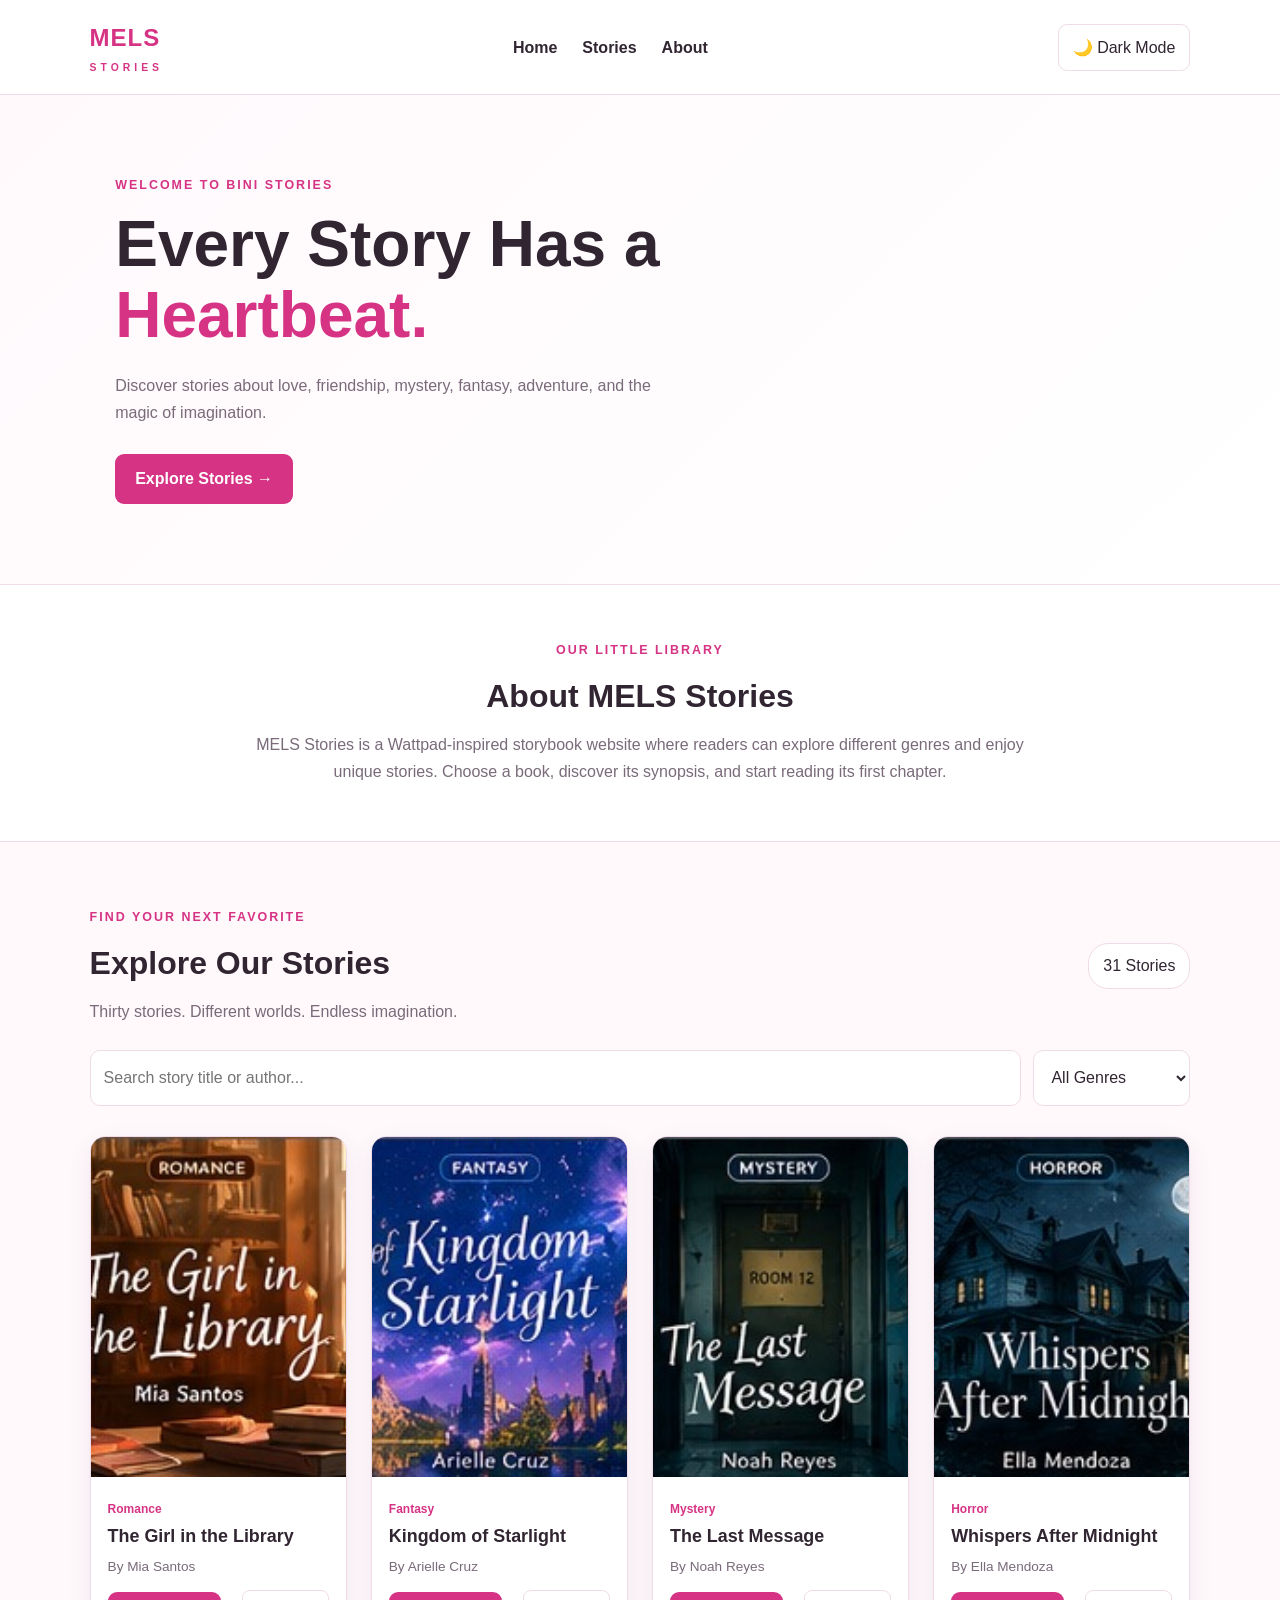
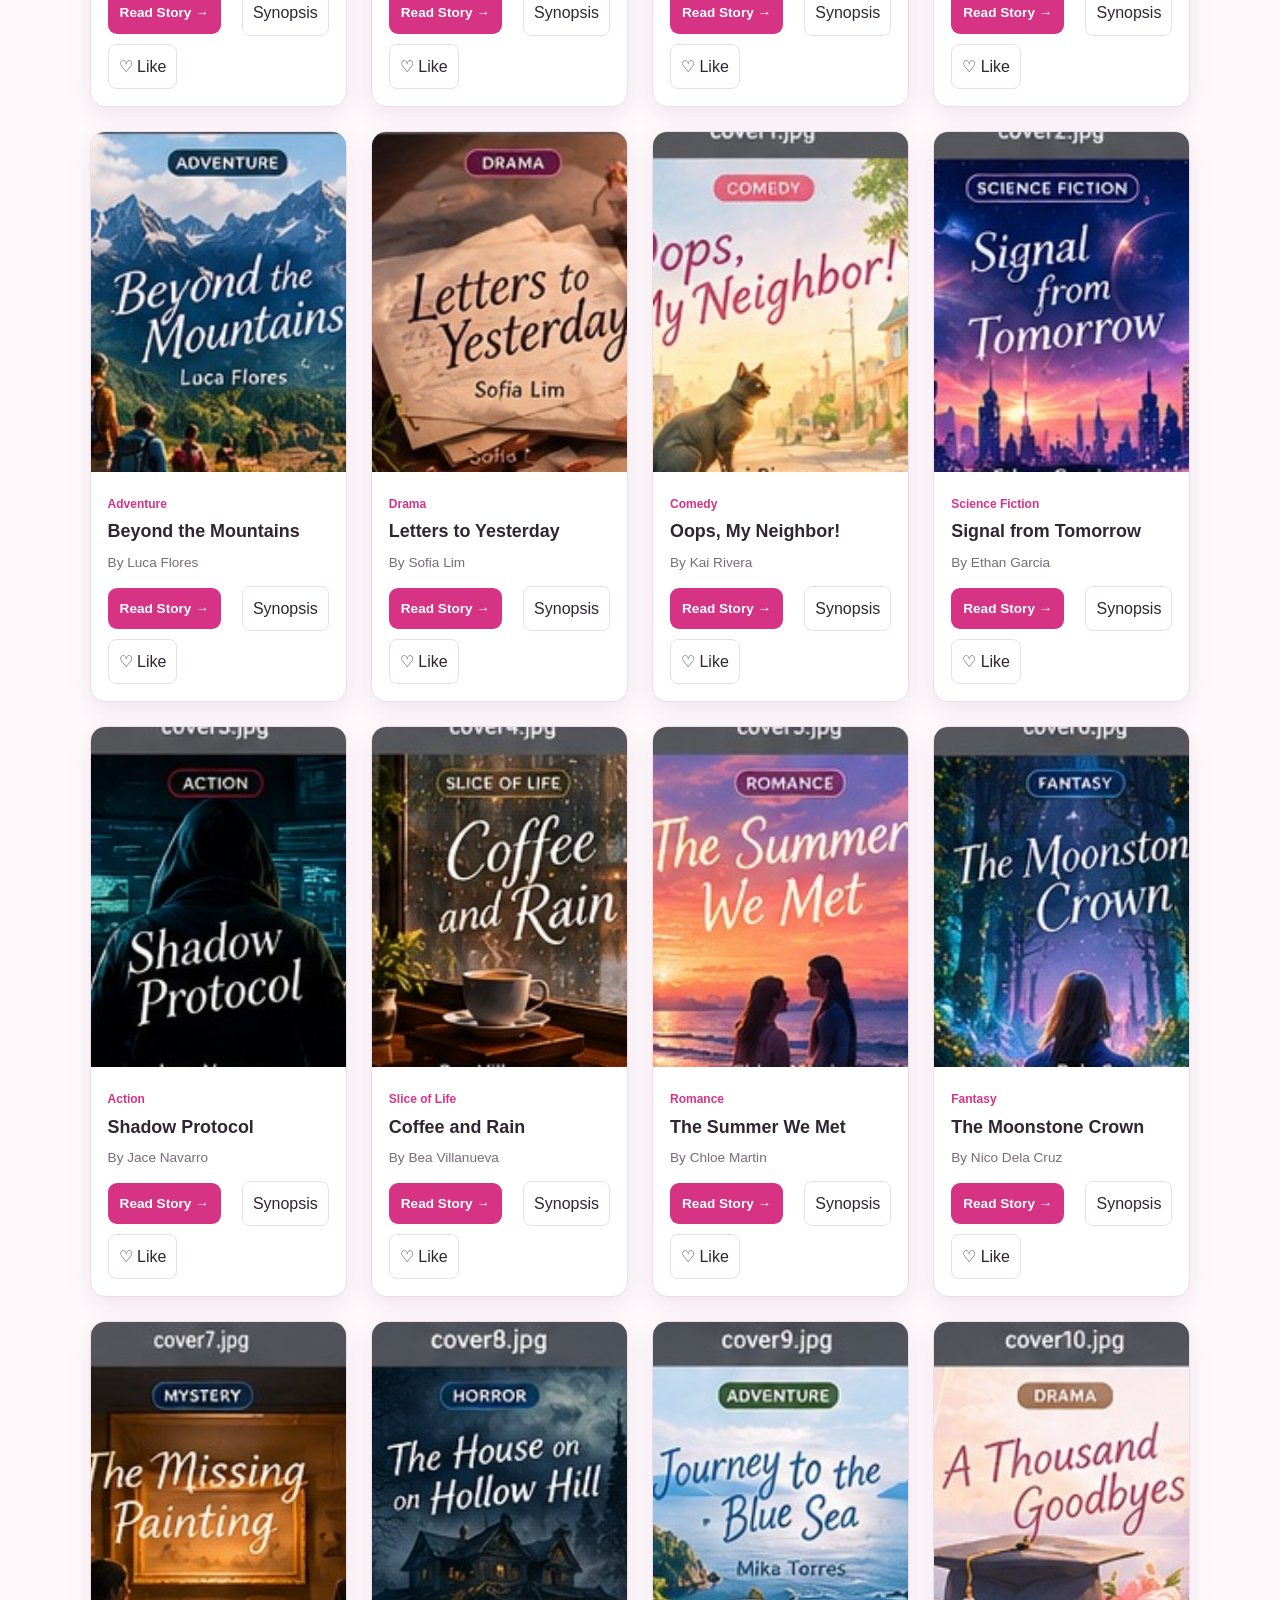
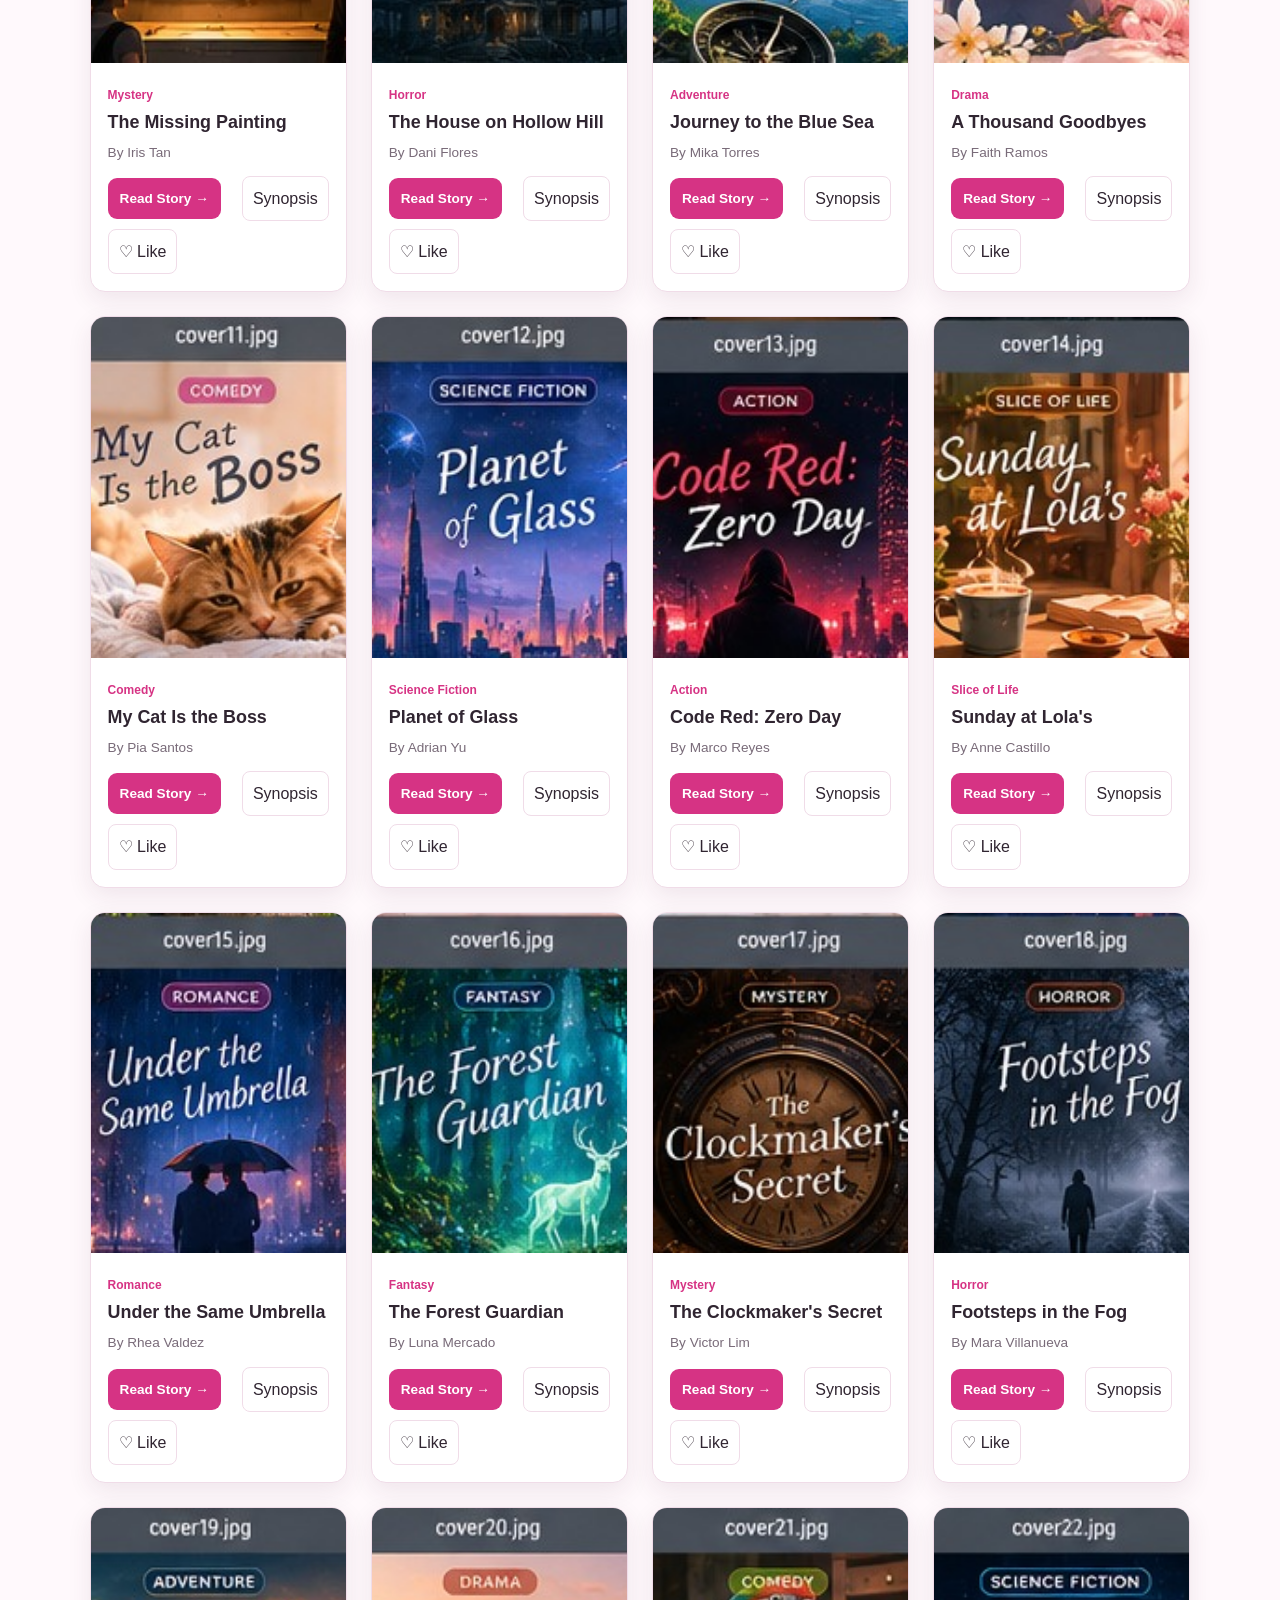
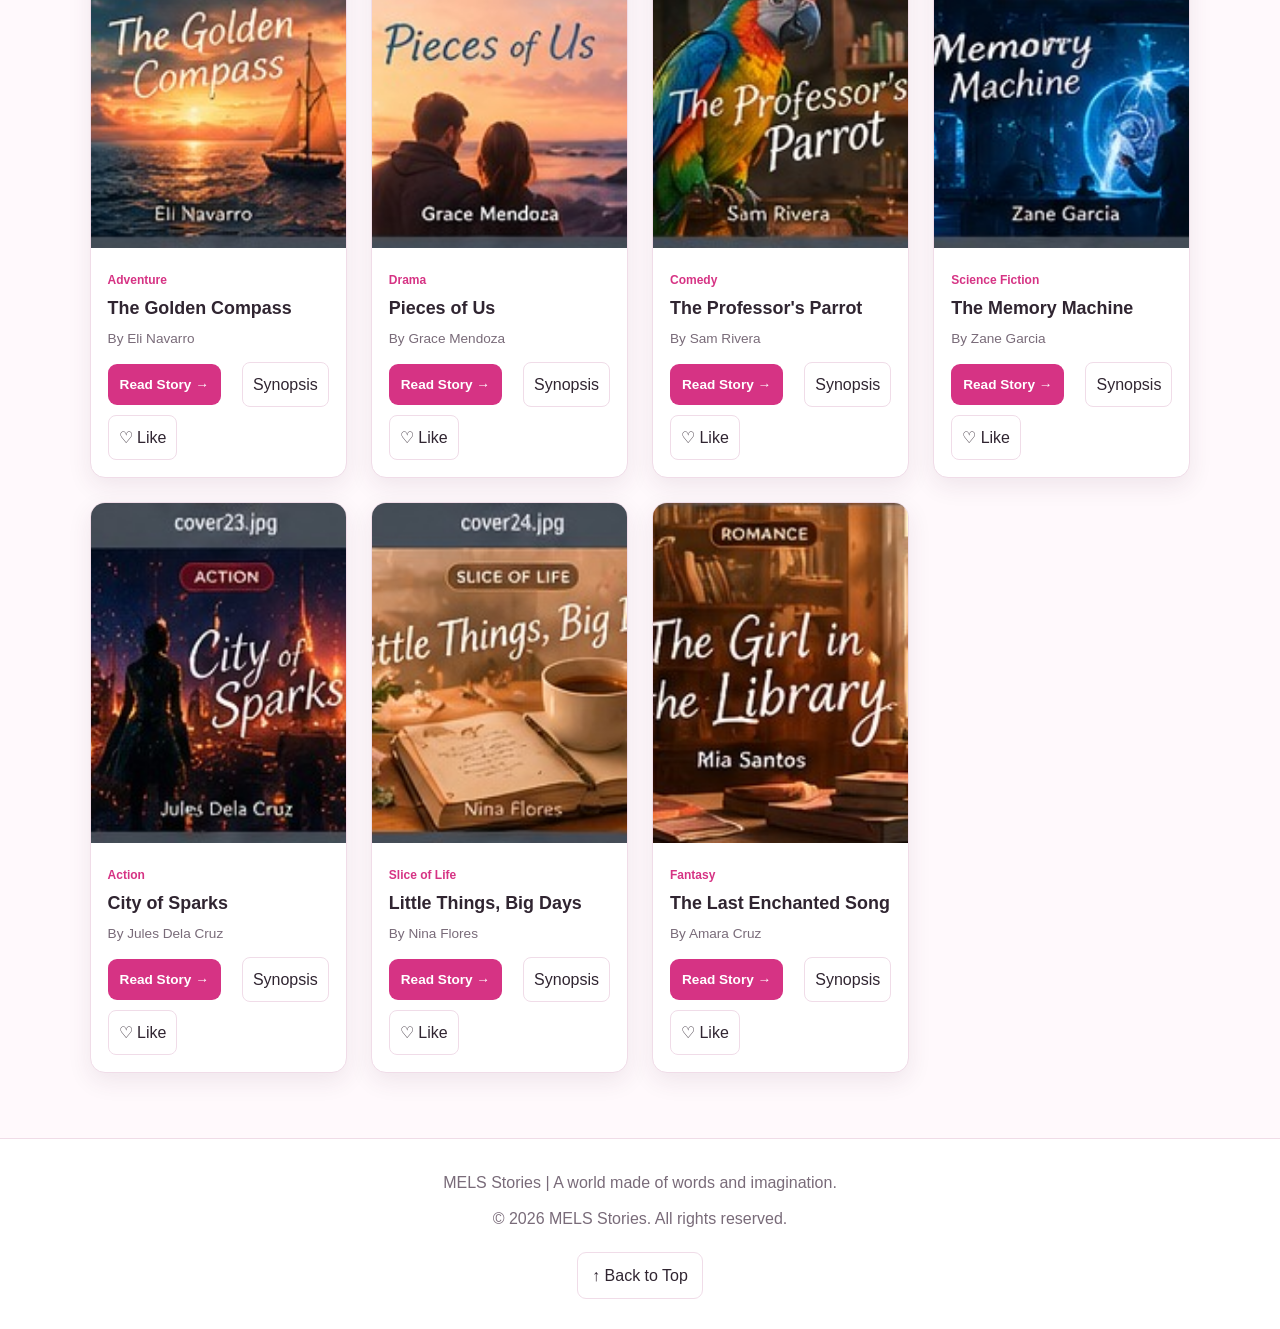
==== index.html @ 7b598c6c "Add files via upload" ====
<!DOCTYPE html>
<html lang="en">
<head>
  <meta charset="UTF-8">
  <meta name="viewport" content="width=device-width, initial-scale=1.0">
  <title>MELS Storybook</title>
  <link rel="stylesheet" href="style.css">
  <script src="script.js" defer></script>
</head>
<body>

  <header class="navbar">
    <a class="logo" href="index.html">MELS <span>STORIES</span></a>

    <nav class="nav-links">
      <a href="#home">Home</a>
      <a href="#stories">Stories</a>
      <a href="#about">About</a>
    </nav>

    <button id="themeBtn" class="theme-btn"> Dark Mode</button>
  </header>

  <main>
    <section class="hero" id="home">
      <div class="hero-content">
        <p class="eyebrow">WELCOME TO BINI STORIES</p>
        <h1>Every Story Has a <span>Heartbeat.</span></h1>
        <p>
          Discover stories about love, friendship, mystery,
          fantasy, adventure, and the magic of imagination.
        </p>
        <a href="#stories" class="primary-btn">Explore Stories →</a>
      </div>


    </section>

    <section class="about" id="about">
      <div>
        <p class="eyebrow">OUR LITTLE LIBRARY</p>
        <h2>About MELS Stories</h2>
        <p>
          MELS Stories is a Wattpad-inspired storybook website
          where readers can explore different genres and enjoy
          unique stories. Choose a book, discover its synopsis,
          and start reading its first chapter.
        </p>
      </div>
    </section>

    <section class="stories" id="stories">
      <div class="section-heading">
        <div>
          <p class="eyebrow">FIND YOUR NEXT FAVORITE</p>
          <h2>Explore Our Stories</h2>
          <p class="muted">Thirty stories. Different worlds. Endless imagination.</p>
        </div>
        <span id="bookCount" class="book-count">30 Stories</span>
      </div>

      <div class="filters">
        <input
          type="search"
          id="searchInput"
          placeholder="Search story title or author..."
          aria-label="Search stories">

        <select id="genreFilter" aria-label="Filter by genre">
          <option value="All">All Genres</option>
          <option>Romance</option>
          <option>Fantasy</option>
          <option>Mystery</option>
          <option>Horror</option>
          <option>Adventure</option>
          <option>Drama</option>
          <option>Comedy</option>
          <option>Science Fiction</option>
          <option>Action</option>
          <option>Slice of Life</option>
        </select>
      </div>

      <div id="storyContainer" class="story-container"></div>
      <p id="emptyMessage" class="empty-message" hidden>
        No stories found. Try another title or genre.
      </p>
    </section>
  </main>

  <footer class="site-footer">
    <p>MELS Stories | A world made of words and imagination.</p>
    <p>© <span id="year"></span> MELS Stories. All rights reserved.</p>
    <button id="topBtn" class="top-btn">↑ Back to Top</button>
  </footer>

</body>
</html>
---- style.css ----
:root {
  --bg: #fff9fc;
  --surface: #ffffff;
  --text: #302531;
  --muted: #796b79;
  --accent: #d63384;
  --accent-dark: #a51d61;
  --border: #f0dce8;
  --shadow: 0 8px 24px rgba(80, 35, 65, 0.09);
}

body.dark {
  --bg: #19151d;
  --surface: #251e2b;
  --text: #f8edf6;
  --muted: #c4b5c5;
  --accent: #ff75b9;
  --accent-dark: #ff9ccc;
  --border: #413247;
  --shadow: 0 8px 24px rgba(0, 0, 0, 0.2);
}

* {
  box-sizing: border-box;
  margin: 0;
  padding: 0;
}

html {
  scroll-behavior: smooth;
  scroll-padding-top: 90px;
}

body {
  font-family: Arial, Helvetica, sans-serif;
  background: var(--bg);
  color: var(--text);
  line-height: 1.7;
  transition: background 0.3s, color 0.3s;
}

a {
  color: inherit;
  text-decoration: none;
}

button, input, select {
  font: inherit;
}

button, a {
  -webkit-tap-highlight-color: transparent;
}

.navbar {
  display: flex;
  justify-content: space-between;
  align-items: center;
  gap: 20px;
  padding: 18px 7%;
  background: var(--surface);
  border-bottom: 1px solid var(--border);
  position: sticky;
  top: 0;
  z-index: 10;
}

.logo {
  font-size: 1.5rem;
  font-weight: 900;
  letter-spacing: 1px;
  color: var(--accent);
}

.logo span {
  display: block;
  font-size: 0.65rem;
  letter-spacing: 4px;
  text-align: center;
}

.nav-links {
  display: flex;
  gap: 25px;
  flex-wrap: wrap;
}

.nav-links a {
  font-weight: bold;
  transition: color 0.2s;
}

.nav-links a:hover {
  color: var(--accent);
}

.theme-btn, .top-btn {
  border: 1px solid var(--border);
  padding: 9px 14px;
  border-radius: 9px;
  color: var(--text);
  background: var(--surface);
  cursor: pointer;
}

.theme-btn:hover, .top-btn:hover {
  border-color: var(--accent);
  color: var(--accent);
}

.hero {
  display: grid;
  grid-template-columns: 1.2fr 0.8fr;
  gap: 45px;
  align-items: center;
  padding: 80px 9%;
  background: linear-gradient(135deg, var(--bg), var(--surface));
}

.hero-content h1 {
  font-size: clamp(2.3rem, 5vw, 4.4rem);
  line-height: 1.12;
  margin: 12px 0 20px;
}

.hero-content h1 span {
  color: var(--accent);
}

.hero-content > p:not(.eyebrow) {
  max-width: 550px;
  color: var(--muted);
  margin-bottom: 28px;
}

.eyebrow {
  color: var(--accent);
  font-size: 0.78rem;
  font-weight: 800;
  letter-spacing: 2px;
}

.primary-btn, .read-btn {
  display: inline-block;
  background: var(--accent);
  color: white;
  padding: 11px 20px;
  border: none;
  border-radius: 9px;
  font-weight: bold;
  cursor: pointer;
  transition: transform 0.2s, background 0.2s;
}

.primary-btn:hover, .read-btn:hover {
  background: var(--accent-dark);
  transform: translateY(-2px);
}

.hero-image img {
  width: 100%;
  max-height: 360px;
  object-fit: cover;
  border-radius: 22px;
  box-shadow: var(--shadow);
}

.about {
  padding: 55px 9%;
  background: var(--surface);
  border-top: 1px solid var(--border);
  border-bottom: 1px solid var(--border);
}

.about > div {
  max-width: 800px;
  margin: auto;
  text-align: center;
}

.about h2, .section-heading h2 {
  font-size: 2rem;
  margin: 8px 0;
}

.about p:not(.eyebrow) {
  color: var(--muted);
}

.stories {
  padding: 65px 7%;
}

.section-heading {
  display: flex;
  justify-content: space-between;
  align-items: center;
  gap: 20px;
  margin-bottom: 25px;
}

.muted {
  color: var(--muted);
}

.book-count {
  background: var(--surface);
  border: 1px solid var(--border);
  padding: 8px 14px;
  border-radius: 20px;
  white-space: nowrap;
}

.filters {
  display: flex;
  gap: 12px;
  margin-bottom: 30px;
}

.filters input, .filters select {
  background: var(--surface);
  color: var(--text);
  border: 1px solid var(--border);
  padding: 13px;
  border-radius: 10px;
  outline: none;
}

.filters input {
  flex: 1;
  min-width: 0;
}

.filters input:focus, .filters select:focus {
  border-color: var(--accent);
}

.story-container {
  display: grid;
  grid-template-columns: repeat(4, minmax(0, 1fr));
  gap: 24px;
}

.story-card {
  background: var(--surface);
  border: 1px solid var(--border);
  border-radius: 15px;
  overflow: hidden;
  box-shadow: var(--shadow);
  transition: transform 0.25s, border-color 0.25s;
  min-width: 0;
}

.story-card:hover {
  transform: translateY(-6px);
  border-color: var(--accent);
}

.cover {
  width: 100%;
  aspect-ratio: 3 / 4;
  object-fit: cover;
  display: block;
  background: var(--border);
}

.card-content {
  padding: 17px;
}

.genre-tag {
  display: inline-block;
  color: var(--accent);
  font-size: 0.75rem;
  font-weight: bold;
  margin-bottom: 5px;
}

.story-card h3 {
  font-size: 1.12rem;
  line-height: 1.4;
  margin-bottom: 6px;
}

.author {
  font-size: 0.85rem;
  color: var(--muted);
  margin-bottom: 12px;
}

.synopsis {
  font-size: 0.9rem;
  color: var(--muted);
  margin-bottom: 15px;
}

.card-actions {
  display: flex;
  align-items: center;
  justify-content: space-between;
  gap: 8px;
  flex-wrap: wrap;
}

.read-btn {
  font-size: 0.85rem;
  padding: 9px 12px;
}

.like-btn, .toggle-btn {
  border: 1px solid var(--border);
  color: var(--text);
  background: var(--surface);
  padding: 8px 10px;
  border-radius: 8px;
  cursor: pointer;
}

.like-btn:hover, .toggle-btn:hover {
  color: var(--accent);
  border-color: var(--accent);
}

.empty-message {
  padding: 30px 0;
  text-align: center;
  color: var(--muted);
}

.reader-page {
  max-width: 900px;
  margin: 40px auto 70px;
  padding: 0 22px;
}

.back-link {
  display: inline-block;
  margin-bottom: 25px;
  color: var(--accent);
  font-weight: bold;
}

.reader {
  background: var(--surface);
  border: 1px solid var(--border);
  border-radius: 18px;
  padding: clamp(22px, 5vw, 50px);
  box-shadow: var(--shadow);
}

.reader-cover {
  display: block;
  width: min(100%, 330px);
  max-height: 440px;
  object-fit: cover;
  margin: 0 auto 25px;
  border-radius: 12px;
}

.reader h1 {
  font-size: clamp(2rem, 5vw, 3rem);
  line-height: 1.2;
  margin: 8px 0;
}

.reader .reader-meta {
  color: var(--muted);
  margin-bottom: 25px;
}

.reader h2 {
  margin: 30px 0 15px;
  color: var(--accent);
}

.reader .story-text p {
  margin: 0 0 18px;
  text-align: left;
  line-height: 1.95;
}

.reader-actions {
  display: flex;
  gap: 12px;
  flex-wrap: wrap;
  margin-top: 25px;
}

.site-footer {
  text-align: center;
  padding: 30px 20px;
  background: var(--surface);
  border-top: 1px solid var(--border);
  color: var(--muted);
}

.site-footer p {
  margin-bottom: 8px;
}

.top-btn {
  margin-top: 12px;
}

[hidden] {
  display: none !important;
}

@media (max-width: 1000px) {
  .story-container {
    grid-template-columns: repeat(3, minmax(0, 1fr));
  }

  .hero {
    padding: 60px 6%;
  }
}

@media (max-width: 700px) {
  .navbar {
    padding: 14px 5%;
    flex-wrap: wrap;
  }

  .nav-links {
    order: 3;
    width: 100%;
    justify-content: center;
    gap: 20px;
  }

  .hero {
    grid-template-columns: 1fr;
    padding: 45px 6%;
  }

  .hero-image {
    max-width: 500px;
  }

  .section-heading {
    align-items: flex-start;
    flex-direction: column;
  }

  .stories {
    padding: 45px 5%;
  }

  .story-container {
    grid-template-columns: repeat(2, minmax(0, 1fr));
    gap: 14px;
  }

  .card-content {
    padding: 12px;
  }

  .filters {
    flex-direction: column;
  }
}

@media (max-width: 380px) {
  .story-container {
    grid-template-columns: 1fr;
  }

  .story-card {
    max-width: 300px;
    width: 100%;
    margin: auto;
  }
}
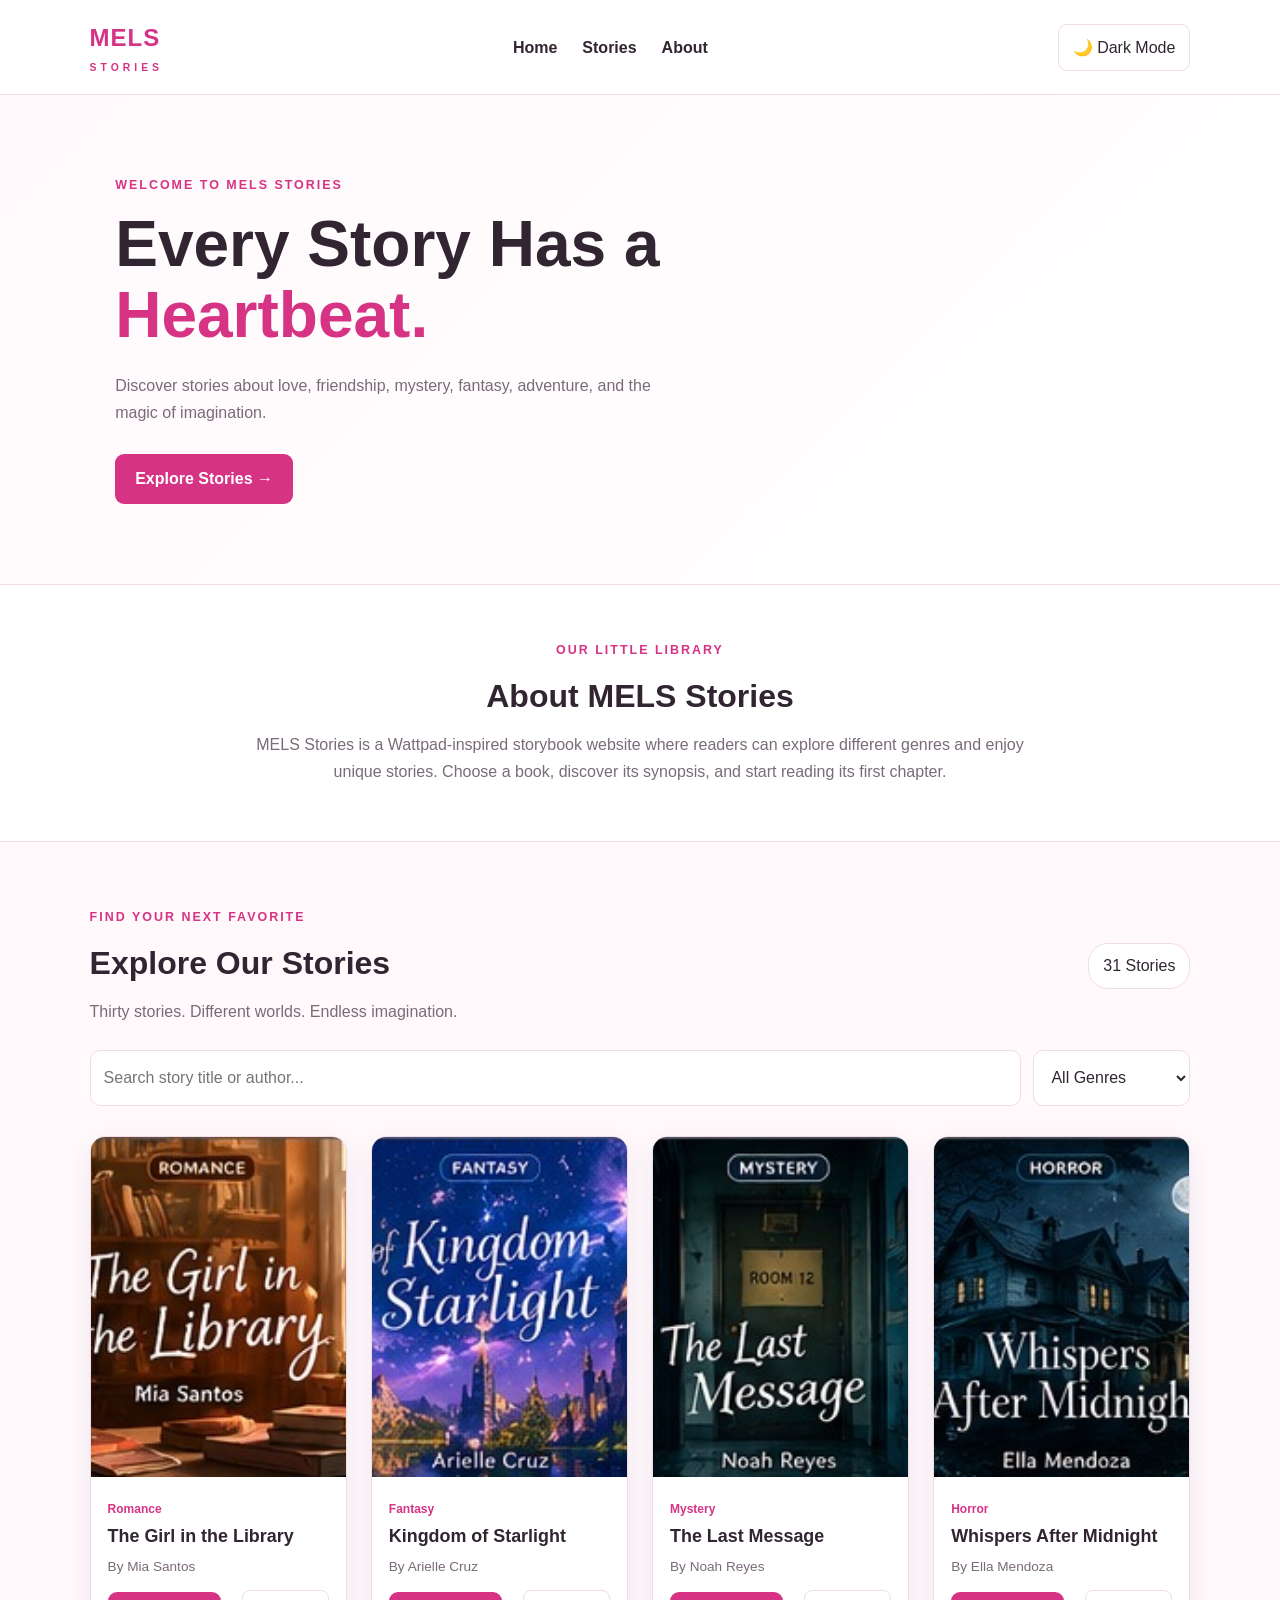
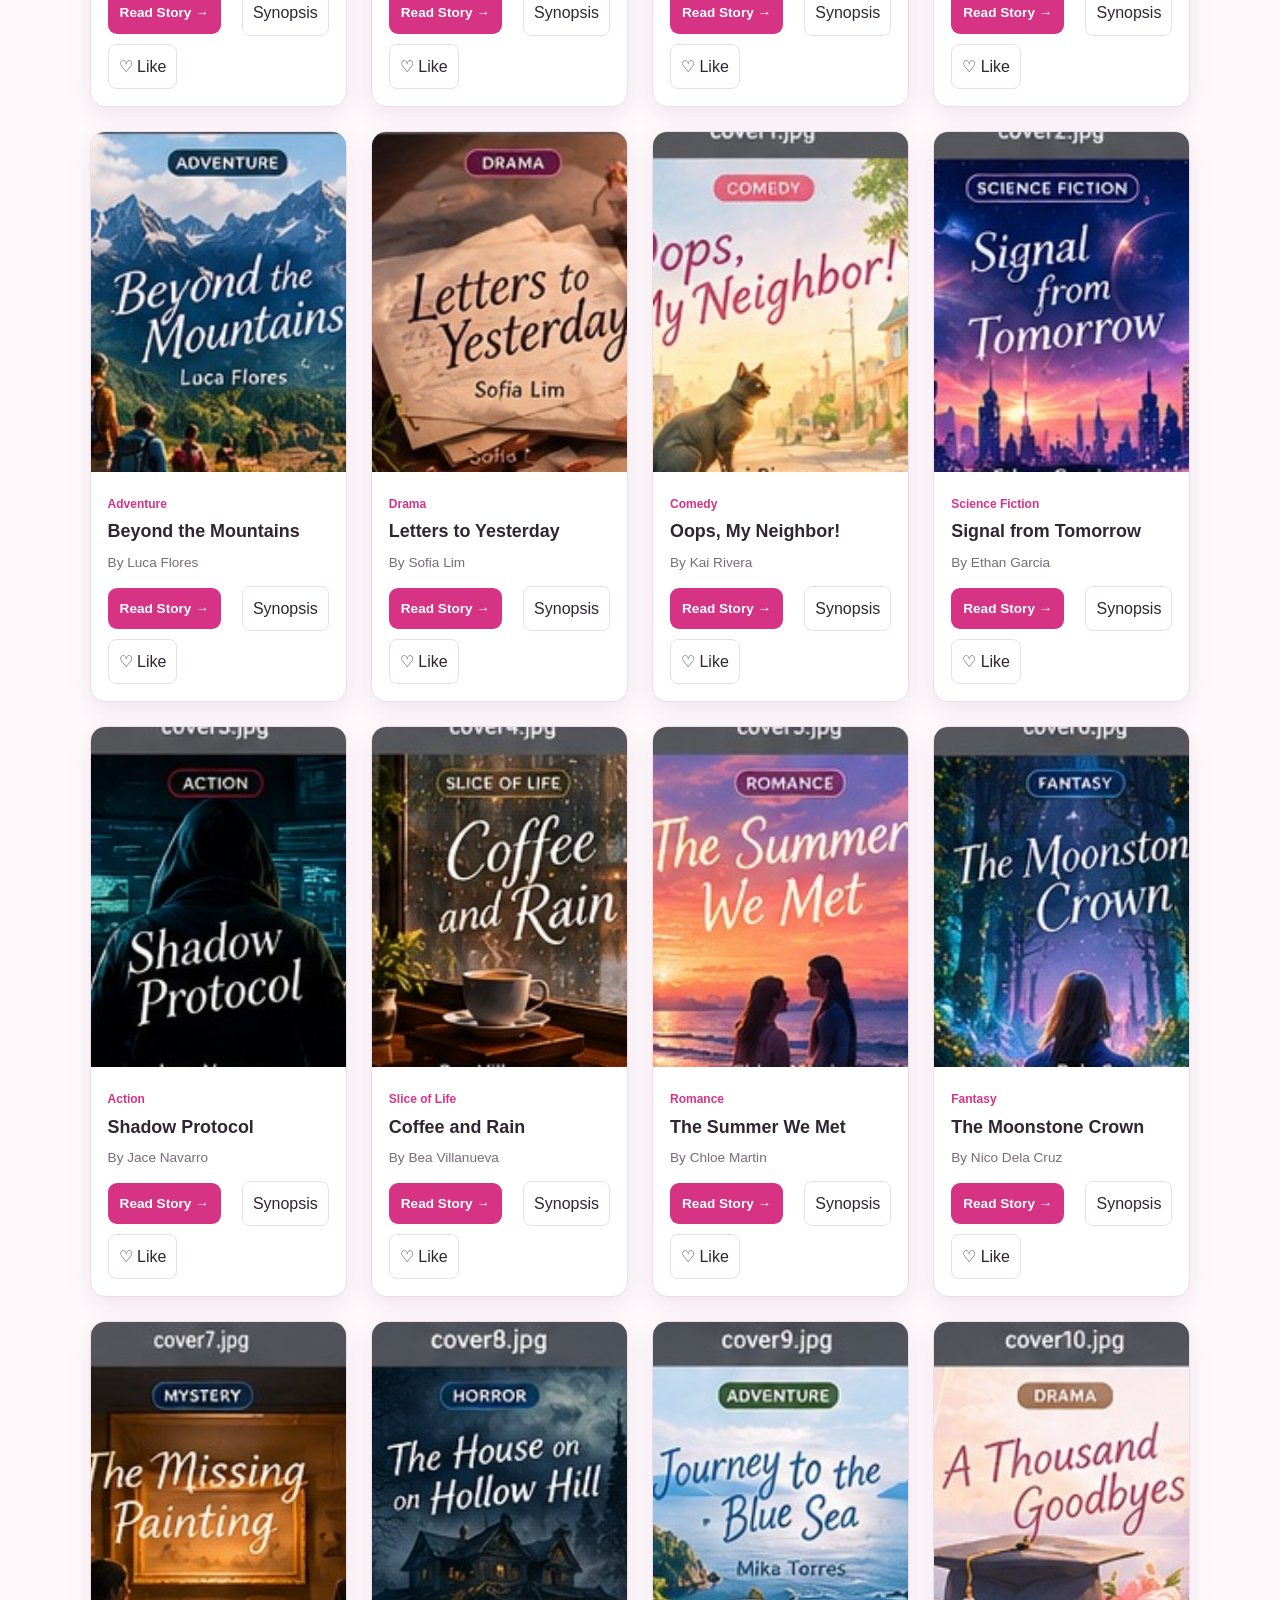
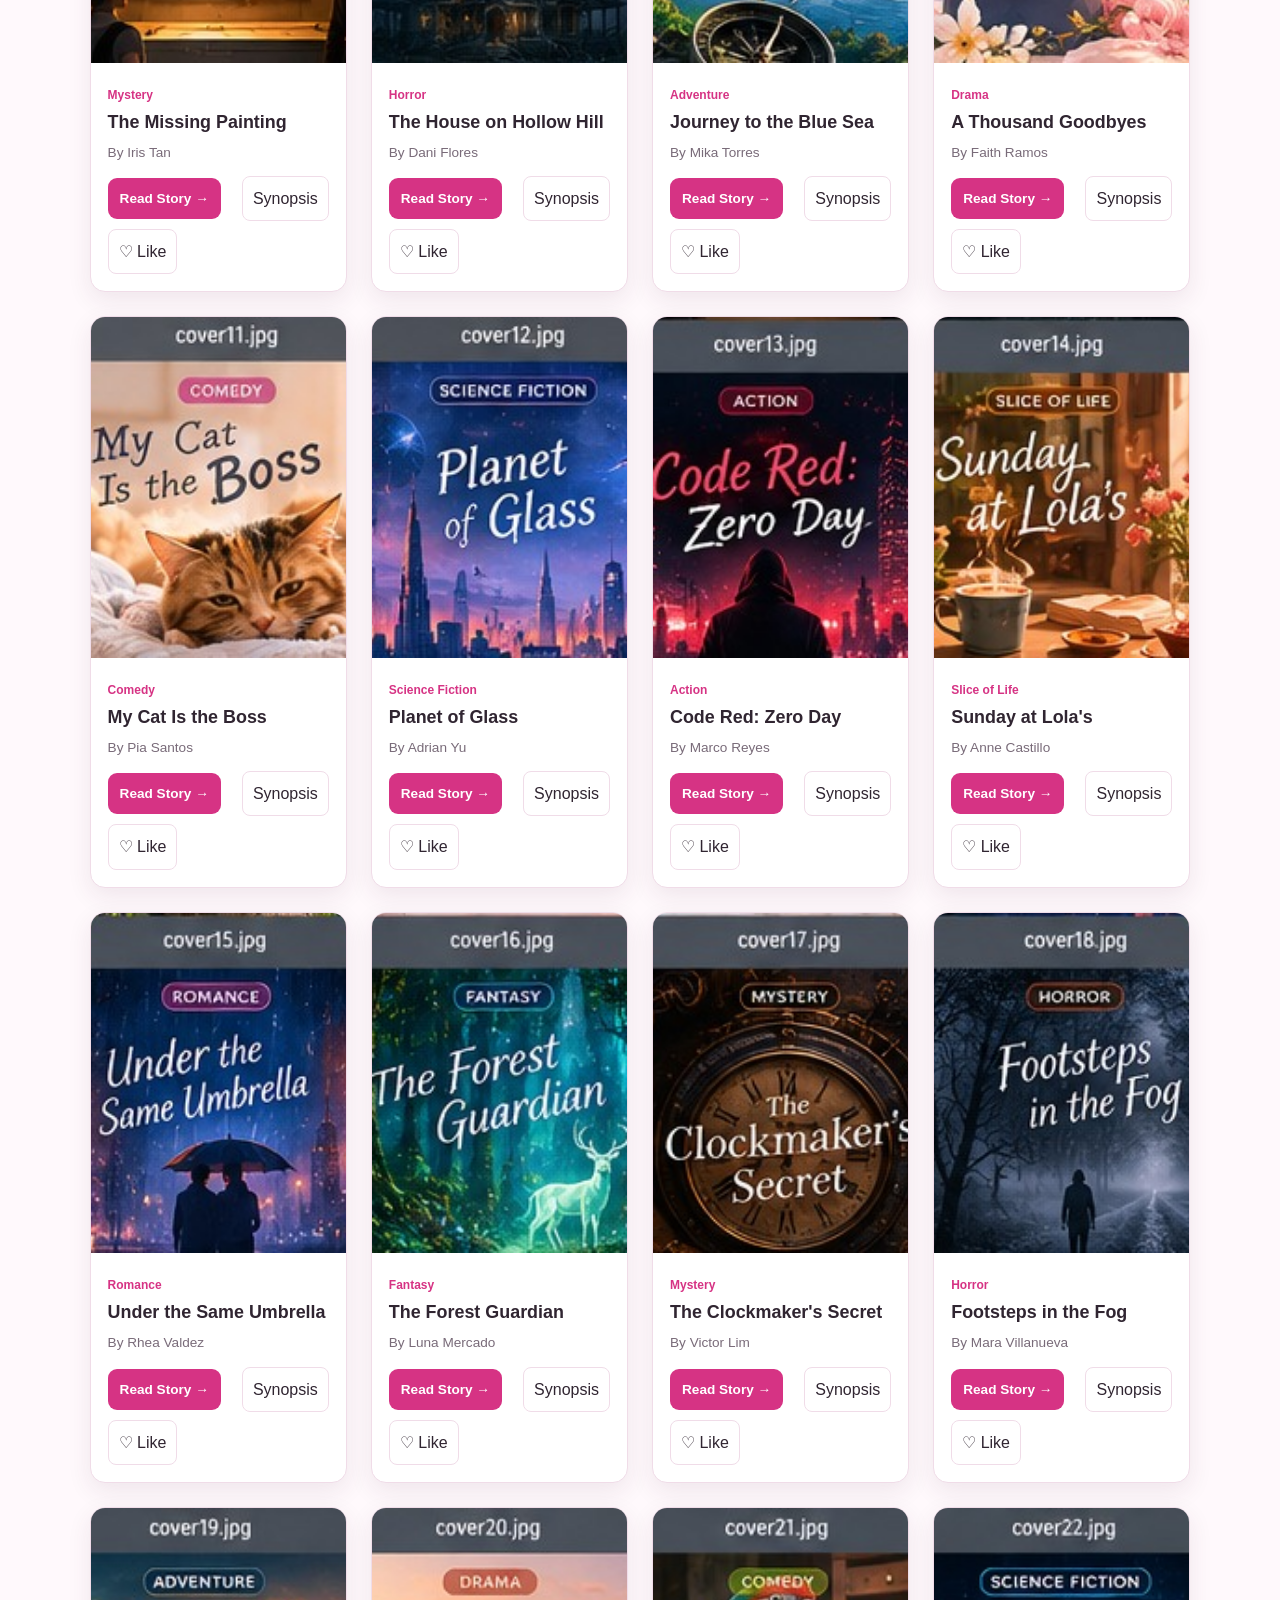
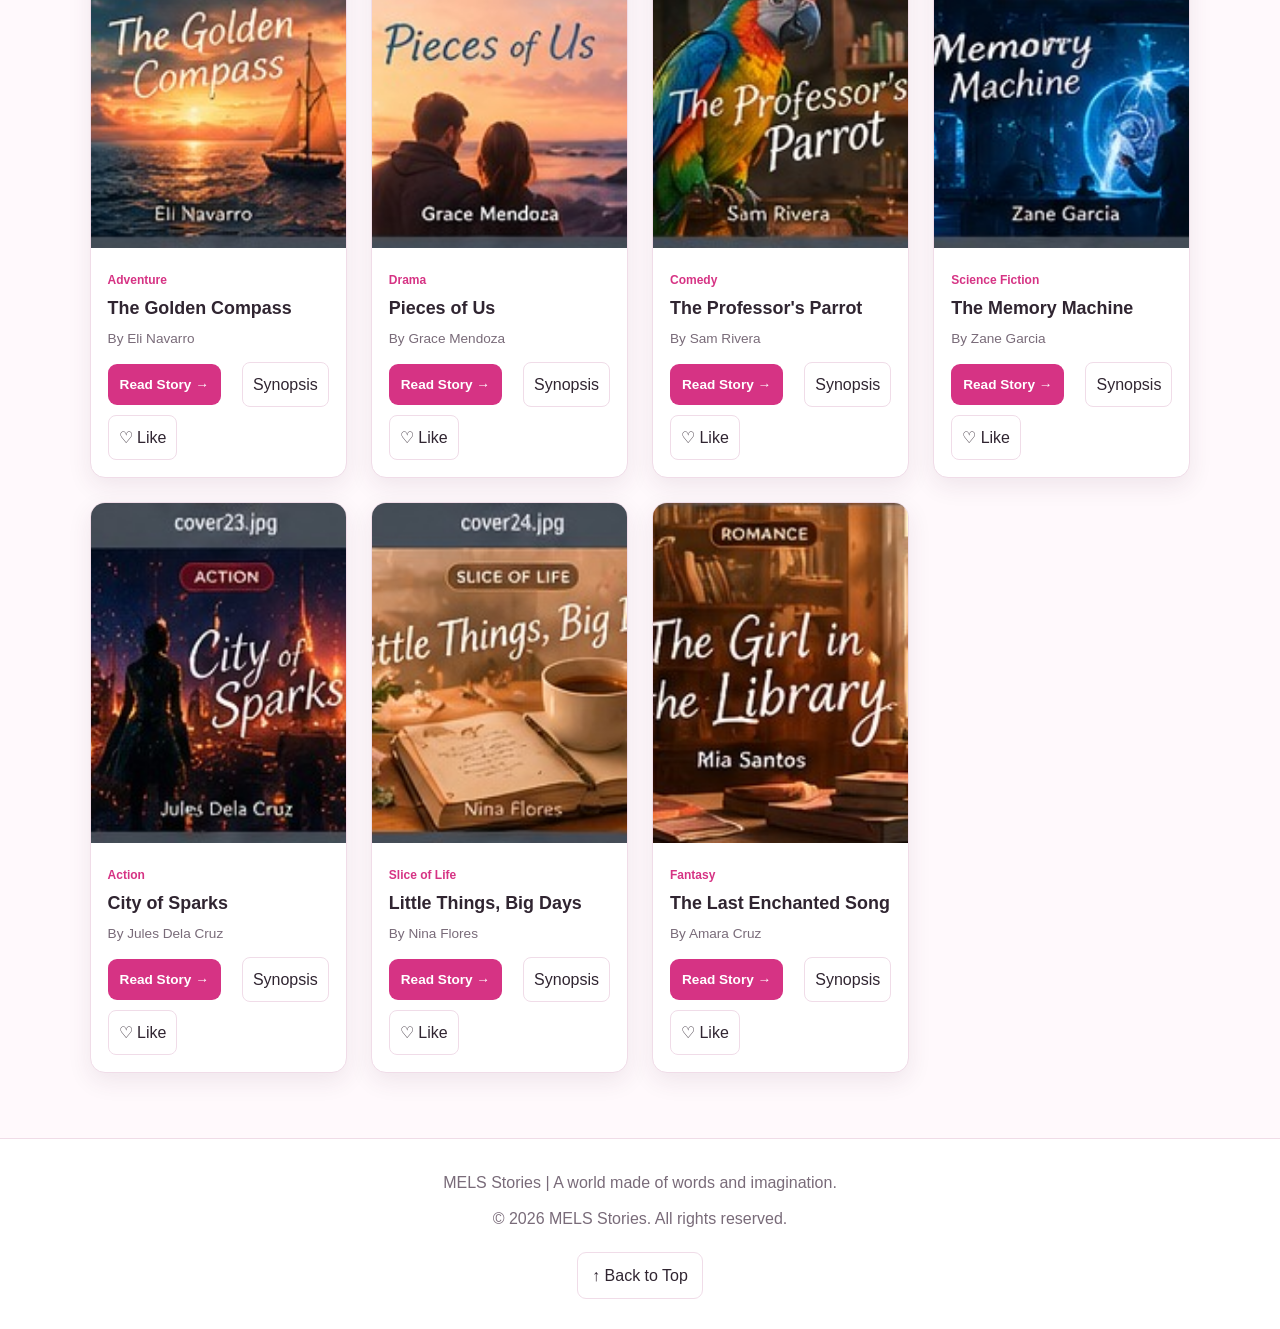
==== commit f4e66947: "Fix HTML structure and content for index.html" ====
--- a/index.html
+++ b/index.html
@@ -25,7 +25,7 @@
   <main>
     <section class="hero" id="home">
       <div class="hero-content">
-        <p class="eyebrow">WELCOME TO BINI STORIES</p>
+        <p class="eyebrow">WELCOME TO MELS STORIES</p>
         <h1>Every Story Has a <span>Heartbeat.</span></h1>
         <p>
           Discover stories about love, friendship, mystery,
